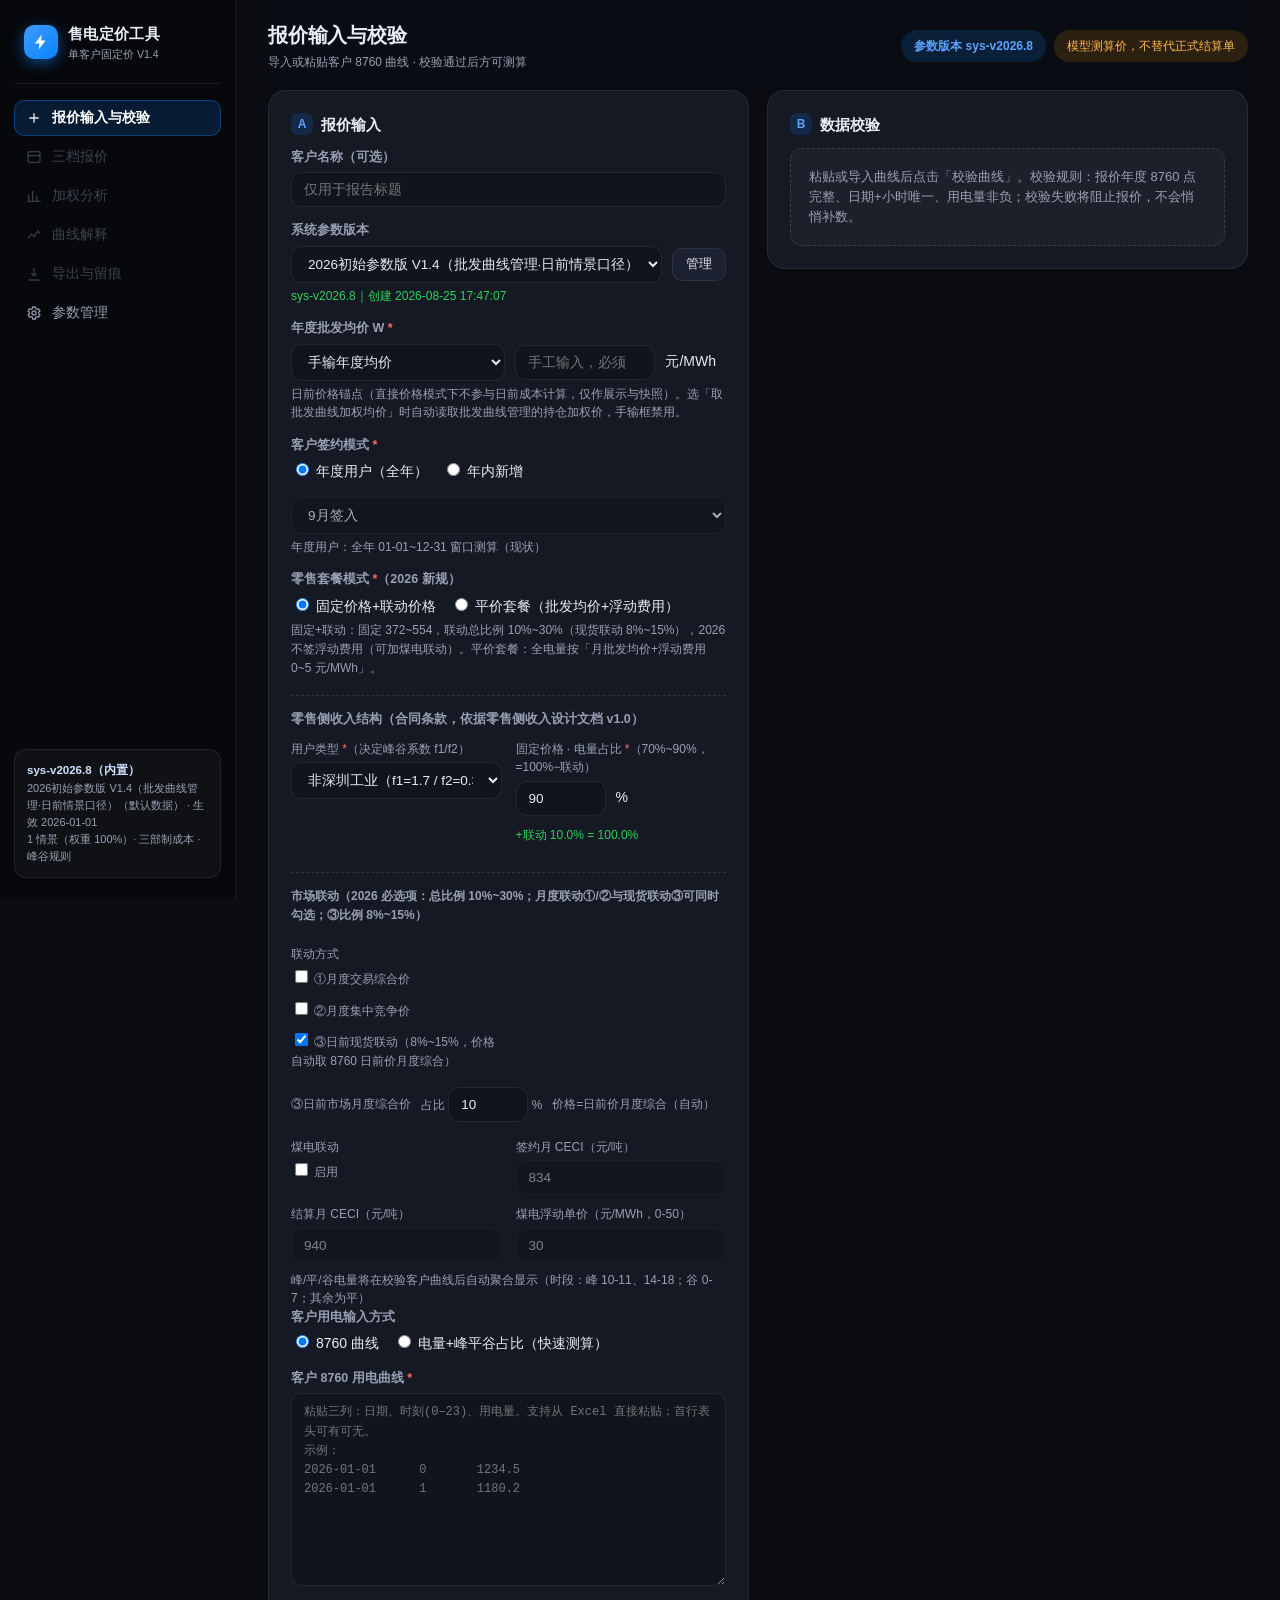
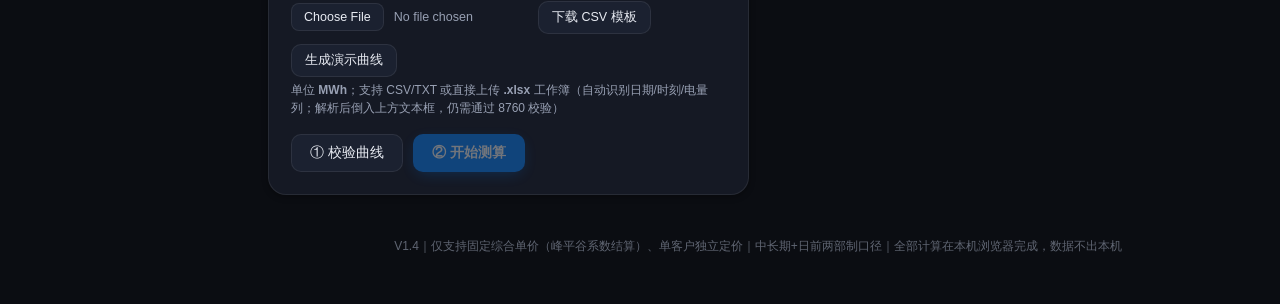
==== index.html @ bceec0ce "W 均价锚定补全：采购曲线价格也按 W 整体缩放（与日前价格同锚，年度/年内新增口径统一）" ====
<!DOCTYPE html>
<html lang="zh-CN">
<head>
<meta charset="utf-8">
<meta name="viewport" content="width=device-width, initial-scale=1">
<title>广东单客户固定价零售定价工具 V1.4</title>
<link rel="stylesheet" href="css/style.css?v=83">
</head>
<body>

<aside class="sidebar">
  <div class="logo">
    <div class="logo-mark"><svg width="18" height="18" viewBox="0 0 24 24" fill="none"><path d="M13 2L4 14h6l-1 8 9-12h-6l1-8z" fill="#fff"/></svg></div>
    <div><b>售电定价工具</b><small>单客户固定价 V1.4</small></div>
  </div>
  <nav class="nav" id="tabs">
    <button class="nav-item tab active" data-tab="input"><svg width="16" height="16" viewBox="0 0 24 24" fill="none" stroke="currentColor" stroke-width="2"><path d="M12 5v14M5 12h14"/></svg>报价输入与校验</button>
    <button class="nav-item tab" data-tab="quote" disabled><svg width="16" height="16" viewBox="0 0 24 24" fill="none" stroke="currentColor" stroke-width="2"><rect x="3" y="4" width="18" height="16" rx="3"/><path d="M3 10h18"/></svg>三档报价</button>
    <button class="nav-item tab" data-tab="analysis" disabled><svg width="16" height="16" viewBox="0 0 24 24" fill="none" stroke="currentColor" stroke-width="2"><path d="M4 20V10M10 20V4M16 20v-8M22 20H2"/></svg>加权分析</button>
    <button class="nav-item tab" data-tab="curves" disabled><svg width="16" height="16" viewBox="0 0 24 24" fill="none" stroke="currentColor" stroke-width="2"><path d="M3 17l5-6 4 3 6-8 3 4"/></svg>曲线解释</button>
    <button class="nav-item tab" data-tab="export" disabled><svg width="16" height="16" viewBox="0 0 24 24" fill="none" stroke="currentColor" stroke-width="2"><path d="M12 3v12m0 0l-4-4m4 4l4-4M4 21h16"/></svg>导出与留痕</button>
    <button class="nav-item tab" data-tab="params"><svg width="16" height="16" viewBox="0 0 24 24" fill="none" stroke="currentColor" stroke-width="2"><circle cx="12" cy="12" r="3"/><path d="M19 12a7 7 0 01-.1 1.2l2 1.6-2 3.4-2.4-1a7 7 0 01-2 1.2L14 21h-4l-.5-2.6a7 7 0 01-2-1.2l-2.4 1-2-3.4 2-1.6A7 7 0 015 12a7 7 0 01.1-1.2l-2-1.6 2-3.4 2.4 1a7 7 0 012-1.2L10 3h4l.5 2.6a7 7 0 012 1.2l2.4-1 2 3.4-2 1.6a7 7 0 01.1 1.2z"/></svg>参数管理</button>
  </nav>
  <div class="sb-foot" id="sbVersion"><b>—</b><br>参数版本加载中…</div>
</aside>

<main class="main">
  <div class="topbar">
    <div>
      <h1 id="pageTitle">报价输入与校验</h1>
      <div class="crumb" id="pageCrumb">导入或粘贴客户 8760 曲线 · 校验通过后方可测算</div>
    </div>
    <div class="chips">
      <span class="chip ver" id="activeVersionBadge" title="当前使用的系统参数版本">参数版本：—</span>
      <span class="chip warn" title="所有价格情景、结算系数均为可配置假设">模型测算价，不替代正式结算单</span>
    </div>
  </div>

<!-- ============ A+B 报价输入与数据校验 ============ -->
<section id="tab-input" class="tab-panel active">
  <div class="grid-2">
    <div class="card">
      <h2><span class="step">A</span>报价输入</h2>
      <div class="form-row">
        <label>客户名称（可选）</label>
        <input type="text" id="inpCustomer" placeholder="仅用于报告标题">
      </div>
      <div class="form-row">
        <label>系统参数版本</label>
        <div class="inline">
          <select id="selVersion"></select>
          <button class="btn btn-ghost" id="btnGotoParams">管理</button>
        </div>
        <div class="hint" id="versionMetaHint"></div>
      </div>
      <div class="form-row">
        <label>年度批发均价 W <span class="req">*</span></label>
        <div class="inline" style="gap:10px;flex-wrap:wrap">
          <select id="wSource" style="width:auto">
            <option value="manual" selected>手输年度均价</option>
            <option value="curve">取批发曲线加权均价</option>
          </select>
          <input type="number" id="inpW" min="0.01" step="0.01" placeholder="手工输入，必须大于 0，如 372" style="width:140px"> 元/MWh
          <span class="hint" id="wSourceHint" style="margin:0"></span>
        </div>
        <div class="hint">日前价格锚点（直接价格模式下不参与日前成本计算，仅作展示与快照）。选「取批发曲线加权均价」时自动读取批发曲线管理的持仓加权价，手输框禁用。</div>
      </div>
      <div class="form-row">
        <label>客户签约模式 <span class="req">*</span></label>
        <div class="inline" style="gap:14px;flex-wrap:wrap">
          <label style="margin:0;font-weight:400"><input type="radio" name="signMode" value="full" checked> 年度用户（全年）</label>
          <label style="margin:0;font-weight:400"><input type="radio" name="signMode" value="midyear"> 年内新增</label>
          <select id="signStartMonth" disabled style="width:110px">
            <option value="02">2月签入</option><option value="03">3月签入</option><option value="04">4月签入</option>
            <option value="05">5月签入</option><option value="06">6月签入</option><option value="07">7月签入</option>
            <option value="08">8月签入</option><option value="09" selected>9月签入</option><option value="10">10月签入</option>
            <option value="11">11月签入</option><option value="12">12月签入</option>
          </select>
          <span id="midYearPriceWrap" class="hidden inline" style="gap:8px">后续中长期均价 <input type="number" id="midYearPrice" min="0" step="0.1" value="420" style="width:90px"> 元/MWh</span>
        </div>
        <div id="midMonthPrices" class="hidden" style="margin-top:8px">
          <div class="hint" style="margin:0 0 6px">新增月起~12 月各月批发均价（元/MWh，默认按日前价格月度综合自动算出，可改）：</div>
          <div id="midMonthPriceInputs" class="inline" style="gap:10px;flex-wrap:wrap"></div>
        </div>
        <div class="hint" id="signModeHint">年度用户：全年 01-01~12-31 窗口测算（现状）</div>
      </div>
      <div class="form-row">
        <label>零售套餐模式 <span class="req">*</span>（2026 新规）</label>
        <div class="inline" style="gap:14px;flex-wrap:wrap">
          <label style="margin:0;font-weight:400"><input type="radio" name="planMode" value="linkage" checked> 固定价格+联动价格</label>
          <label style="margin:0;font-weight:400"><input type="radio" name="planMode" value="fair"> 平价套餐（批发均价+浮动费用）</label>
        </div>
        <div class="hint" id="planModeHint">固定+联动：固定 372~554，联动总比例 10%~30%（现货联动 8%~15%），2026 不签浮动费用（可加煤电联动）。平价套餐：全电量按「月批发均价+浮动费用 0~5 元/MWh」。</div>
      </div>
      <div id="fairArea" class="hidden form-row">
        <div class="uc-grid">
          <div><label>月批发均价（元/MWh）</label><input type="number" id="fairWholesaleAvg" min="0" step="0.01" value="380"></div>
          <div><label>浮动费用（元/MWh，0~5）</label><div class="inline"><input type="number" id="fairFloat" min="0" max="5" step="0.01" value="3" style="width:90px">（0.005 元/度上限）</div></div>
        </div>
        <div class="hint">平价套餐=批发均价+浮动费（全电量）。</div>
      </div>
      <div id="linkageArea">
      <div class="uc-title">零售侧收入结构（合同条款，依据零售侧收入设计文档 v1.0）</div>
      <div class="uc-grid">
        <div><label>用户类型 <span class="req">*</span>（决定峰谷系数 f1/f2）</label>
          <select id="rtUserType">
            <option value="非深圳工业" selected>非深圳工业（f1=1.7 / f2=0.38）</option>
            <option value="非深圳商业">非深圳商业（f1=f2=1）</option>
            <option value="深圳工业">深圳工业（f1=1.53 / f2=0.32）</option>
            <option value="深圳商业">深圳商业（f1=1.53 / f2=0.32）</option>
            <option value="冰蓄冷">冰蓄冷（f1=1.65 / f2=0.25）</option>
          </select></div>
        <div><label>固定价格 · 电量占比 <span class="req">*</span>（70%~90%，=100%−联动）</label>
          <div class="inline"><input type="number" id="rtFixedRatio" min="70" max="90" step="0.1" value="90" style="width:90px"> %
          <span class="hint" style="margin:0" id="rtRatioSum">+联动 0% = 100%</span></div></div>
      </div>
      <div class="uc-grid" style="margin-top:10px">
        <div class="uc-title" style="grid-column:1/-1;font-size:12px">市场联动（2026 必选项：总比例 10%~30%；月度联动①/②与现货联动③可同时勾选；③比例 8%~15%）</div>
        <div><label>联动方式</label>
          <div class="inline" style="gap:10px;flex-wrap:wrap">
            <label style="margin:0"><input type="checkbox" id="rtLink1"> ①月度交易综合价</label>
            <label style="margin:0"><input type="checkbox" id="rtLink2"> ②月度集中竞争价</label>
            <label style="margin:0"><input type="checkbox" id="rtLink3" checked> ③日前现货联动（8%~15%，价格自动取 8760 日前价月度综合）</label>
          </div></div>
        <div id="rtLinkRows" style="grid-column:1/-1"></div>
      </div>
      <div class="uc-grid" style="margin-top:10px">
        <div><label>煤电联动</label>
          <div class="inline"><label style="margin:0"><input type="checkbox" id="rtCoalOn"> 启用</label></div></div>
        <div><label>签约月 CECI（元/吨）</label><input type="number" id="rtCeciSign" step="1" value="834" disabled></div>
        <div><label>结算月 CECI（元/吨）</label><input type="number" id="rtCeciSettle" step="1" value="940" disabled></div>
        <div><label>煤电浮动单价（元/MWh，0-50）</label><input type="number" id="rtCoalPrice" min="0" max="50" step="0.01" value="30" disabled></div>

      </div>
      <div class="hint" id="rtUsageAgg" style="margin:8px 0 0">峰/平/谷电量将在校验客户曲线后自动聚合显示（时段：峰 10-11、14-18；谷 0-7；其余为平）</div>
      </div>
      <div class="form-row">
        <label>客户用电输入方式</label>
        <div class="inline" style="gap:14px;flex-wrap:wrap">
          <label style="margin:0;font-weight:400"><input type="radio" name="inputMode" value="curve" checked> 8760 曲线</label>
          <label style="margin:0;font-weight:400"><input type="radio" name="inputMode" value="simple"> 电量+峰平谷占比（快速测算）</label>
        </div>
      </div>
      <div id="simpleArea" class="hidden form-row">
        <div class="uc-grid">
          <div><label>全年用电量（MWh）</label><input type="number" id="simpleTotal" min="1" step="1" value="100000"></div>
          <div><label>峰占比</label><div class="inline"><input type="number" id="simplePeak" min="0" max="100" step="0.1" value="34" style="width:80px"> %</div></div>
          <div><label>平占比</label><div class="inline"><input type="number" id="simpleFlat" min="0" max="100" step="0.1" value="38" style="width:80px"> %</div></div>
          <div><label>谷占比</label><div class="inline"><input type="number" id="simpleValley" min="0" max="100" step="0.1" value="28" style="width:80px"> %</div></div>
        </div>
        <div class="hint" id="simpleHint">快速测算：按峰平谷占比生成典型日形状（段内均匀），全年 365 天同形。适合只有月度电量+峰谷结构、没有逐时曲线的客户。</div>
      </div>
      <div id="curveArea" class="form-row">
        <label>客户 8760 用电曲线 <span class="req">*</span></label>
        <textarea id="txtCurve" rows="9" placeholder="粘贴三列：日期、时刻(0–23)、用电量。支持从 Excel 直接粘贴；首行表头可有可无。&#10;示例：&#10;2026-01-01	0	1234.5&#10;2026-01-01	1	1180.2"></textarea>
        <div class="inline gap">
          <input type="file" id="fileCurve" accept=".csv,.txt,.tsv,.xlsx,.xls" class="file-input">
          <button class="btn btn-ghost" id="btnTemplate">下载 CSV 模板</button>
          <button class="btn btn-ghost" id="btnDemo">生成演示曲线</button>
        </div>
        <div class="hint">单位 <b>MWh</b>；支持 CSV/TXT 或直接上传 <b>.xlsx</b> 工作簿（自动识别日期/时刻/电量列；解析后倒入上方文本框，仍需通过 8760 校验）</div>
      </div>
      <div class="actions">
        <button class="btn" id="btnValidate">① 校验曲线</button>
        <button class="btn btn-primary" id="btnCompute" disabled>② 开始测算</button>
      </div>
    </div>

    <div class="card">
      <h2><span class="step">B</span>数据校验</h2>
      <div id="validateEmpty" class="empty">粘贴或导入曲线后点击「校验曲线」。校验规则：报价年度 8760 点完整、日期+小时唯一、用电量非负；校验失败将阻止报价，不会悄悄补数。</div>
      <div id="validateResult" class="hidden">
        <div id="validateStatus"></div>
        <div id="validateStats"></div>
        <div id="validateAnomalies"></div>
      </div>
    </div>
  </div>
</section>

<!-- ============ C 三档报价卡 ============ -->
<section id="tab-quote" class="tab-panel">
  <div id="quoteEmpty" class="empty">完成输入校验并点击「开始测算」后，此处展示三档报价。</div>
  <div id="quoteResult" class="hidden">
    <div id="redlineBanner"></div>
    <div id="windowBanner"></div>
    <div id="cfdResult"></div>
    <div class="tier-cards" id="tierCards"></div>
    <div class="hint center">三张报价卡并列展示：点击哪张，哪张加蓝框并展开完整构成（同时只展开一张）；再点一次或点 × 收起。总利润 = 签约价 − 全口径成本，正数=利润，负数=亏损。</div>
  </div>
</section>

<!-- ============ D 加权分析 ============ -->
<section id="tab-analysis" class="tab-panel">
  <div id="analysisEmpty" class="empty">测算完成后展示。</div>
  <div id="analysisResult" class="hidden">
    <div class="card">
      <h2>加权分析总览</h2>
      <div id="analysisSummary" class="summary-chips"></div>
      <div class="table-wrap"><table class="tbl" id="tblScenarios"></table></div>
      <div class="hint">符号约定：正数=成本，负数=收益/曲线优势。价格情景曲线已按 W_s 标定（保留时段形状，统调基准加权均价=W_s），避免年度均价与曲线价值重复计算。</div>
    </div>
    <div class="card">
      <h2>分位数与档位构成</h2>
      <div class="table-wrap"><table class="tbl" id="tblQuantiles"></table></div>
    </div>
    <div class="card" id="pvRiskCard" style="display:none">
      <h2>零售侧收入明细（电能量 + 峰谷平衡）</h2>
      <div id="pvRiskBody"></div>
    </div>
    <div class="card" id="billCard" style="display:none">
      <h2>预计到户账单（单列，非售电公司电能量收入）</h2>
      <div id="billBody"></div>
    </div>
  </div>
</section>

<!-- ============ E 曲线解释 ============ -->
<section id="tab-curves" class="tab-panel">
  <div id="curvesEmpty" class="empty">测算完成后展示。</div>
  <div id="curvesResult" class="hidden">
    <div class="card">
      <h2>曲线价值解读</h2>
      <div id="cvExplanation" class="explain"></div>
    </div>
    <div class="card">
      <h2>客户 / 统调基准 / 批发采购（全年逐日电量）</h2>
      <div class="hint">点击图例可切换每条曲线的显示。等电量基准 b<sub>t</sub> = Q × g<sub>t</sub>，仅作比较基准；批发采购曲线来自批发曲线管理（无曲线时为默认年度基准假设）。</div>
      <div id="chartDaily" class="chart"></div>
    </div>
    <div class="card">
      <h2>曲线对比（月均 / 单日）</h2>
      <div class="inline">
        <span class="useg">
          <label class="radio"><input type="radio" name="dayView" value="month" checked><span>月均视图</span></label>
          <label class="radio"><input type="radio" name="dayView" value="date"><span>单日视图</span></label>
        </span>
        <select id="selMonth" style="width:110px"></select>
        <select id="selDate" style="width:160px" class="hidden"></select>
      </div>
      <div id="chartTypical" class="chart"></div>
    </div>
    <div class="card">
      <h2>曲线价值月度贡献（情景加权，元/MWh）</h2>
      <div class="hint">红色为正贡献（该月曲线推高成本），绿色为负贡献（曲线优势）。</div>
      <div id="chartMonthlyCV" class="chart"></div>
    </div>
    <div class="card">
      <h2>曲线价值贡献最大的时段（Top 10）</h2>
      <div class="table-wrap"><table class="tbl" id="tblTopHours"></table></div>
    </div>
  </div>
</section>

<!-- ============ F 导出与留痕 ============ -->
<section id="tab-export" class="tab-panel">
  <div class="card">
    <h2>导出本次报价</h2>
    <div id="exportEmpty" class="empty">测算完成后可导出。</div>
    <div id="exportActions" class="hidden actions" style="margin-top:0">
      <button class="btn btn-primary" id="btnExportJSON">导出报价快照（JSON）</button>
      <button class="btn" id="btnExportReport">生成报价说明（打印/PDF）</button>
    </div>
    <div class="hint">快照包含：输入、参数版本、计算时间、全部中间结果与风险提示；报价说明含「模型测算价，不替代正式结算单」声明。</div>
  </div>
  <div class="card">
    <h2>历史报价快照（本机留痕）</h2>
    <div class="table-wrap"><table class="tbl" id="tblSnapshots"></table></div>
  </div>
</section>

<!-- ============ 参数管理 ============ -->
<section id="tab-params" class="tab-panel">
  <div class="card">
    <h2>批发曲线管理</h2>
    <div id="wcOverview" class="summary-chips"></div>
    <div class="actions" style="margin-top:4px"><button class="btn btn-primary" id="btnOpenWc">打开批发曲线管理</button></div>
    <div class="hint">录入多条采购曲线（年分月/月分日/日分时）；细粒度覆盖粗粒度、同粒度后录入覆盖；覆盖率由有效曲线自动汇总，未覆盖电量进入日前市场缺口。</div>
  </div>
  <div class="card">
    <h2>参数版本</h2>
    <div class="actions" style="margin-top:0"><button class="btn" id="btnExportParams">导出当前参数 JSON（可作默认数据）</button></div>
    <div class="hint">导出当前生效参数（含批发曲线等全部配置）为 JSON；将该文件替换 data/ 下的默认参数即可把当前设定固化为默认数据。</div>
    <div class="table-wrap"><table class="tbl" id="tblVersions"></table></div>
    <div class="hint">所有与广东市场规则、结算系数、价格情景有关的内容均为可配置、可追溯、可更新的参数，不代表市场真值。编辑后保存为新版本，历史版本保留。</div>
  </div>
  <div class="card">
    <h2>编辑当前参数（另存为新版本后生效）</h2>
    <div id="paramEditor"></div>
  </div>
</section>

<footer class="footer">V1.4｜仅支持固定综合单价（峰平谷系数结算）、单客户独立定价｜中长期+日前两部制口径｜全部计算在本机浏览器完成，数据不出本机</footer>
</main>

<div class="wc-overlay hidden" id="wcOverlay"></div>
<aside class="wc-drawer hidden" id="wcDrawer" aria-label="批发曲线管理"></aside>

<script src="js/data.js?v=83"></script>
<script src="js/vendor/xlsx.full.min.js?v=83"></script>
<script src="js/calc.js?v=83"></script>
<script src="js/policy.js?v=83"></script>
<script src="js/retail.js?v=83"></script>
<script src="js/validate.js?v=83"></script>
<script src="js/xlsx-import.js?v=83"></script>
<script src="js/store.js?v=83"></script>
<script src="js/charts.js?v=83"></script>
<script src="js/export.js?v=83"></script>
<script src="js/wc-template.js?v=83"></script>
<script src="js/scenario-price.js?v=83"></script>
<script src="js/wc-import8760.js?v=83"></script>
<script src="js/wholesale.js?v=83"></script>
<script src="js/app.js?v=83"></script>
</body>
</html>
---- css/style.css ----
/* ============================================================
 * V2 暗色深邃 —— Apple 深色模式语言（定稿 docs/ui-design-v2-dark.md）
 * ============================================================ */
:root {
  --bg: #0b0d12;
  --sb: #07080c;
  --card: #151924;
  --card2: #1b2130;
  --line: rgba(255,255,255,.08);
  --line-soft: rgba(255,255,255,.05);
  --ink: #e9ecf3;
  --ink2: #98a0b3;
  --blue: #0a84ff; --blue-soft: rgba(10,132,255,.16); --blue-text: #5ea2ff;
  --green: #30d158; --green-soft: rgba(48,209,88,.14);
  --orange: #ff9f0a; --orange2: #ff7a00; --orange-soft: rgba(255,159,10,.14);
  --red: #ff6961; --red-soft: rgba(255,105,97,.13);
  --radius: 14px;
  --font: -apple-system, BlinkMacSystemFont, "SF Pro Display", "PingFang SC", "Hiragino Sans GB", "Microsoft YaHei", sans-serif;
  --mono: ui-monospace, "SF Mono", Menlo, Consolas, monospace;
}
* { box-sizing: border-box; }
html, body { margin: 0; }
body {
  font-family: var(--font); background: var(--bg); color: var(--ink);
  font-size: 14px; line-height: 1.55; -webkit-font-smoothing: antialiased;
  display: flex; min-height: 100vh;
}

/* ================= 侧边栏 ================= */
.sidebar {
  width: 236px; flex: none; background: var(--sb); border-right: 1px solid var(--line);
  padding: 22px 14px; display: flex; flex-direction: column;
  position: sticky; top: 0; height: 100vh;
}
.logo { display: flex; align-items: center; gap: 10px; padding: 0 10px 20px; border-bottom: 1px solid var(--line); margin-bottom: 16px; }
.logo-mark {
  width: 34px; height: 34px; border-radius: 10px; flex: none;
  background: linear-gradient(135deg, #3f9bff, #0a84ff);
  display: flex; align-items: center; justify-content: center;
  box-shadow: 0 4px 14px rgba(10,132,255,.5);
}
.logo b { font-size: 15px; letter-spacing: .02em; display: block; }
.logo small { display: block; font-size: 10.5px; color: var(--ink2); font-weight: 400; margin-top: 1px; }
.nav { flex: 1; display: flex; flex-direction: column; gap: 3px; }
.nav-item {
  display: flex; align-items: center; gap: 10px; padding: 9px 12px; border-radius: 10px;
  color: var(--ink2); font-size: 13.5px; cursor: pointer; transition: all .15s;
  background: none; border: none; text-align: left; font-family: inherit; width: 100%;
}
.nav-item svg { opacity: .9; flex: none; }
.nav-item:hover:not(:disabled) { color: #fff; background: rgba(255,255,255,.05); }
.nav-item:active:not(:disabled) { transform: scale(.98); }
.nav-item.active { color: #fff; background: var(--blue-soft); font-weight: 600; box-shadow: inset 0 0 0 1px rgba(10,132,255,.35); }
.nav-item:disabled { color: rgba(152,160,179,.38); cursor: not-allowed; }
.sb-foot {
  margin-top: auto; padding: 12px; background: rgba(255,255,255,.04);
  border: 1px solid var(--line); border-radius: 12px; font-size: 11px; color: var(--ink2); line-height: 1.55;
}
.sb-foot b { color: #cfe2ff; font-size: 11.5px; }

/* ================= 主区 ================= */
.main { flex: 1; padding: 0 32px 40px; min-width: 0; }
.topbar {
  display: flex; justify-content: space-between; align-items: center; gap: 16px; flex-wrap: wrap;
  padding: 20px 0 18px; position: sticky; top: 0; z-index: 10;
  background: rgba(11,13,18,.72); backdrop-filter: blur(18px) saturate(160%); -webkit-backdrop-filter: blur(18px) saturate(160%);
  -webkit-mask-image: linear-gradient(#000 80%, transparent); mask-image: linear-gradient(#000 80%, transparent);
}
.topbar h1 { margin: 0; font-size: 20px; font-weight: 700; letter-spacing: -.01em; }
.topbar .crumb { font-size: 12px; color: var(--ink2); margin-top: 2px; }
.chips { display: flex; gap: 8px; flex-wrap: wrap; }
.chip { font-size: 12px; padding: 6px 12px; border-radius: 999px; background: var(--card); border: 1px solid var(--line); color: var(--ink2); }
.chip.ver { background: var(--blue-soft); color: var(--blue-text); border-color: transparent; font-weight: 600; }
.chip.warn { background: var(--orange-soft); color: #ffb84d; border-color: transparent; }

.tab-panel { display: none; }
.tab-panel.active { display: block; animation: fadein .22s ease; }
@keyframes fadein { from { opacity: 0; transform: translateY(4px); } to { opacity: 1; transform: none; } }

/* ================= 卡片与网格 ================= */
.card {
  background: var(--card); border: 1px solid var(--line); border-radius: 18px;
  padding: 22px; margin-bottom: 18px; box-shadow: 0 2px 6px rgba(0,0,0,.3);
}
.card h2 { margin: 0 0 12px; font-size: 15px; font-weight: 700; display: flex; align-items: center; gap: 8px; }
.card h2 .step {
  width: 22px; height: 22px; border-radius: 7px; background: var(--blue-soft); color: var(--blue-text);
  font-size: 12px; font-weight: 700; display: inline-flex; align-items: center; justify-content: center; flex: none;
}
.grid-2 { display: grid; grid-template-columns: 1fr 1fr; gap: 18px; align-items: start; }
@media (max-width: 1080px) { .grid-2 { grid-template-columns: 1fr; } }

/* ================= 表单 ================= */
.form-row { margin-bottom: 14px; }
.form-row > label { display: block; font-weight: 600; margin-bottom: 5px; font-size: 12.5px; color: var(--ink2); }
.req { color: var(--red); }
input[type=text], input[type=number], select, textarea {
  width: 100%; padding: 9px 12px; border: 1px solid var(--line); border-radius: 10px;
  font-size: 13.5px; font-family: inherit; background: #10141d; color: var(--ink);
  transition: border-color .15s, box-shadow .15s, background .15s;
}
select option { background: #151924; }
textarea { font-family: var(--mono); font-size: 12px; resize: vertical; line-height: 1.6; }
input:focus, select:focus, textarea:focus { outline: none; border-color: var(--blue); box-shadow: 0 0 0 3px rgba(10,132,255,.3); background: #0e1420; }
input:disabled { opacity: .5; }
.inline { display: flex; gap: 10px; align-items: center; flex-wrap: wrap; }
.inline.gap { margin-top: 8px; }
.inline select { flex: 1; min-width: 200px; }
.hint { font-size: 12px; color: var(--ink2); margin-top: 4px; }
.hint.center { text-align: center; margin-top: 12px; }
.checkbox { display: inline-flex; align-items: center; gap: 7px; font-weight: 400; font-size: 12.5px; color: var(--ink2); margin-top: 8px; cursor: pointer; }
.checkbox input, .radio input { accent-color: var(--blue); width: 15px; height: 15px; }
.file-input { font-size: 12.5px; max-width: 240px; color: var(--ink2); }
.file-input::file-selector-button {
  background: var(--card2); color: var(--ink); border: 1px solid var(--line);
  border-radius: 8px; padding: 6px 12px; margin-right: 10px; cursor: pointer; font-family: inherit;
}
/* 单位分段控件 */
.useg { display: inline-flex; background: #10141d; border: 1px solid var(--line); border-radius: 10px; padding: 3px; }
.useg .radio { display: inline-flex; margin: 0; }
.useg .radio input { display: none; }
.useg .radio span { padding: 6px 18px; border-radius: 8px; font-size: 13px; color: var(--ink2); cursor: pointer; transition: all .15s; }
.useg .radio:has(input:checked) span { background: var(--card2); color: var(--ink); font-weight: 600; box-shadow: 0 1px 3px rgba(0,0,0,.4); }

.empty { color: var(--ink2); background: rgba(255,255,255,.03); border: 1px dashed rgba(255,255,255,.14); border-radius: 12px; padding: 18px; font-size: 13px; }
.hidden { display: none !important; }
.actions { display: flex; gap: 10px; margin-top: 16px; flex-wrap: wrap; }

/* ================= 按钮 ================= */
.btn {
  background: var(--card2); color: var(--ink); border: 1px solid var(--line);
  padding: 9px 18px; border-radius: 10px; font-size: 13.5px; font-weight: 500;
  cursor: pointer; font-family: inherit; transition: transform .1s, border-color .15s, background .15s;
}
.btn:hover:not(:disabled) { border-color: rgba(255,255,255,.25); background: #20273a; }
.btn:active:not(:disabled) { transform: scale(.96); }
.btn:disabled { opacity: .4; cursor: not-allowed; }
.btn-primary {
  background: var(--blue); border-color: transparent; color: #fff; font-weight: 600;
  box-shadow: 0 4px 16px -4px rgba(10,132,255,.6);
}
.btn-primary:hover:not(:disabled) { background: #2b95ff; border-color: transparent; }
.btn-ghost { padding: 7px 13px; font-size: 12.5px; }
.btn-sm { padding: 4px 10px; font-size: 12px; border-radius: 8px; }
.btn-danger { color: var(--red); border-color: rgba(255,105,97,.3); }
.btn-danger:hover:not(:disabled) { border-color: var(--red); background: var(--red-soft); color: var(--red); }

/* ================= 校验区 ================= */
.status-ok, .status-bad, .status-warn { border-radius: 12px; padding: 13px 15px; font-size: 13px; }
.status-ok { background: var(--green-soft); border: 1px solid rgba(48,209,88,.3); color: #7ce8a3; font-weight: 600; }
.status-bad { background: var(--red-soft); border: 1px solid rgba(255,105,97,.35); color: #ff9c96; font-weight: 600; }
.status-warn { background: var(--orange-soft); border: 1px solid rgba(255,159,10,.3); color: #ffb84d; font-weight: 400; margin-top: 8px; }
.stat-grid { display: grid; grid-template-columns: repeat(auto-fit, minmax(140px, 1fr)); gap: 10px; margin: 14px 0 2px; }
.stat { background: #10141d; border: 1px solid var(--line); border-radius: 12px; padding: 12px; }
.stat .k { font-size: 11px; color: var(--ink2); }
.stat .v { font-size: 16px; font-weight: 700; margin-top: 3px; font-variant-numeric: tabular-nums; }
.anomaly { margin-top: 10px; }
.anomaly summary { cursor: pointer; color: var(--red); font-size: 13px; }
.anomaly ul { margin: 6px 0 0; padding-left: 18px; font-size: 12.5px; color: var(--ink2); max-height: 160px; overflow: auto; }

/* ================= 报价卡 ================= */
.tier-cards { display: grid; grid-template-columns: repeat(3, 1fr); gap: 18px; }
@media (max-width: 1080px) { .tier-cards { grid-template-columns: 1fr; } }
.tier-card {
  background: var(--card); border: 1px solid var(--line); border-radius: 18px;
  padding: 22px 22px 18px; cursor: pointer; position: relative;
  box-shadow: 0 2px 6px rgba(0,0,0,.35), 0 18px 44px -18px rgba(0,0,0,.55);
  transition: transform .18s cubic-bezier(.2,.8,.3,1), box-shadow .18s, border-color .18s;
}
.tier-card:hover { transform: translateY(-3px); border-color: rgba(255,255,255,.16); box-shadow: 0 4px 10px rgba(0,0,0,.4), 0 24px 54px -18px rgba(0,0,0,.65); }
.tier-card:active { transform: scale(.985); }
.tier-card.expanded { border-color: var(--blue); box-shadow: 0 0 0 2px rgba(10,132,255,.65), 0 12px 36px -12px rgba(10,132,255,.45); }
.detail-close {
  position: absolute; top: 10px; right: 14px; width: 26px; height: 26px;
  display: inline-flex; align-items: center; justify-content: center;
  border-radius: 8px; font-size: 18px; color: var(--ink2); cursor: pointer;
  background: rgba(255,255,255,.06);
}
.detail-close:hover { background: rgba(255,255,255,.14); color: #fff; }
.tier-card.recommended {
  border: none;
  background: linear-gradient(var(--card2), var(--card2)) padding-box, linear-gradient(135deg, var(--orange), var(--orange2)) border-box;
  border: 1.5px solid transparent;
  box-shadow: 0 2px 6px rgba(0,0,0,.35), 0 18px 44px -14px rgba(255,122,0,.22);
}
.rec-tag {
  position: absolute; top: -11px; right: 18px;
  background: linear-gradient(135deg, var(--orange), var(--orange2)); color: #1a1206;
  font-size: 11.5px; font-weight: 800; padding: 4px 12px; border-radius: 999px;
  box-shadow: 0 4px 12px rgba(255,122,0,.45);
}
.rec-tag.rec-pending {
  background: rgba(255,255,255,.1); color: var(--ink2);
  box-shadow: inset 0 0 0 1px rgba(255,255,255,.25); font-weight: 600;
}
.tier-name { font-size: 13px; font-weight: 600; color: var(--ink2); }
.tier-price { font-size: 42px; font-weight: 750; letter-spacing: -.03em; font-variant-numeric: tabular-nums; margin: 10px 0 2px; color: #fff; }
.tier-price small { font-size: 13px; font-weight: 500; color: var(--ink2); letter-spacing: 0; }
.recommended .tier-price { background: linear-gradient(135deg, #ffc36b, #ff8a00); -webkit-background-clip: text; background-clip: text; color: transparent; }
.tier-units { font-size: 12.5px; color: var(--ink2); font-variant-numeric: tabular-nums; }
.tier-kpis { display: flex; gap: 6px; flex-wrap: wrap; margin-top: 14px; }
.pill { font-size: 11.5px; padding: 4px 10px; border-radius: 999px; font-weight: 600; font-variant-numeric: tabular-nums; }
.pill.green { background: var(--green-soft); color: var(--green); }
.pill.red { background: var(--red-soft); color: var(--red); }
.pill.gray { background: rgba(255,255,255,.07); color: var(--ink2); }
.tier-profit { margin-top: 10px; font-size: 13px; font-variant-numeric: tabular-nums; color: var(--ink2); }
.profit-pos { color: var(--green); font-weight: 700; }
.profit-neg { color: var(--red); font-weight: 700; }
.tier-note { font-size: 12px; color: var(--ink2); margin-top: 12px; border-top: 1px dashed rgba(255,255,255,.12); padding-top: 10px; }
.tier-detail {
  grid-column: 1 / -1; background: #10141d; border: 1px solid var(--line);
  border-radius: 14px; padding: 16px 18px; font-size: 13px; color: var(--ink2);
  animation: fadein .22s ease; position: relative;
}
.tier-detail .formula {
  font-family: var(--mono); background: var(--blue-soft); color: var(--blue-text);
  border-radius: 8px; padding: 8px 12px; margin: 8px 0; font-size: 12.5px; font-weight: 600;
}
.tier-detail .formula b, .tier-detail b { color: #fff; }
.redline-banner {
  background: var(--red-soft); border: 1px solid rgba(255,105,97,.4); color: #ff9c96;
  border-radius: 12px; padding: 13px 16px; margin-bottom: 14px; font-weight: 600; font-size: 13px;
}

/* ================= 表格 ================= */
.table-wrap { overflow-x: auto; }
.tbl { border-collapse: collapse; width: 100%; font-size: 13px; font-variant-numeric: tabular-nums; }
.tbl th, .tbl td { padding: 10px 12px; text-align: left; white-space: nowrap; }
.tbl th {
  font-size: 11px; text-transform: uppercase; letter-spacing: .06em;
  color: var(--ink2); font-weight: 600; border-bottom: 1px solid var(--line);
}
.tbl td { border-bottom: 1px solid var(--line-soft); color: #d5dae6; }
.tbl tr:last-child td { border-bottom: none; }
.tbl tbody tr:hover td { background: rgba(255,255,255,.03); }
.tbl td.num, .tbl th.num { text-align: right; }
.tbl input[type=text], .tbl input[type=number] { padding: 6px 8px; font-size: 12.5px; }
.pos { color: var(--red); }          /* 成本为正 = 红（推高成本） */
.neg { color: var(--green); }        /* 成本为负 = 绿（曲线优势） */
.ecl td { background: rgba(10,132,255,.07) !important; font-weight: 600; color: #fff; }

/* ================= 摘要 chips / 解释条 / 图表 ================= */
.summary-chips { display: flex; gap: 10px; flex-wrap: wrap; margin-bottom: 14px; }
.schip { background: #10141d; border: 1px solid var(--line); border-radius: 12px; padding: 10px 14px; font-size: 12px; color: var(--ink2); }
.schip b { display: block; font-size: 15px; margin-top: 2px; color: var(--ink); font-variant-numeric: tabular-nums; }
.schip.blue { background: var(--blue-soft); border-color: transparent; }
.schip.blue b { color: var(--blue-text); }
.schip.red { background: var(--red-soft); border-color: transparent; }
.schip.red b { color: var(--red); }
.schip.green { background: var(--green-soft); border-color: transparent; }
.schip.green b { color: var(--green); }
.explain {
  background: var(--blue-soft); border-left: 3px solid var(--blue); border-radius: 0 12px 12px 0;
  padding: 13px 16px; font-size: 13.5px; color: #cfe2ff;
}
.explain.warn { background: var(--orange-soft); border-left-color: var(--orange); color: #ffd9a0; }
.explain b { color: #fff; }
.chart { width: 100%; margin-top: 8px; position: relative; }
.chart-tip {
  position: absolute; z-index: 6; pointer-events: none;
  background: rgba(11,13,18,.93); border: 1px solid rgba(255,255,255,.14);
  border-radius: 10px; padding: 9px 12px; min-width: 170px;
  font-size: 12px; color: var(--ink);
  box-shadow: 0 8px 24px rgba(0,0,0,.55);
  backdrop-filter: blur(8px); -webkit-backdrop-filter: blur(8px);
}
.chart-tip .tip-title { font-weight: 700; margin-bottom: 6px; color: #fff; font-variant-numeric: tabular-nums; }
.chart-tip .tip-row { display: flex; justify-content: space-between; gap: 14px; padding: 1.5px 0; color: var(--ink2); font-variant-numeric: tabular-nums; }
.chart-tip .tip-row b { color: var(--ink); font-weight: 600; }
.chart-tip .tip-dot { display: inline-block; width: 8px; height: 8px; border-radius: 2px; margin-right: 6px; }
.chart-tip .tip-diff { border-top: 1px dashed rgba(255,255,255,.15); margin-top: 5px; padding-top: 5px; }
.chart-tip .tip-pos { color: var(--red) !important; }
.chart-tip .tip-neg { color: var(--green) !important; }
.chart-tip .tip-unit { margin-top: 5px; font-size: 11px; color: var(--ink2); }

/* ================= 参数管理 ================= */
.param-block { border: 1px solid var(--line); border-radius: 14px; padding: 16px; margin-bottom: 14px; background: #10141d; }
.param-block h3 { margin: 0 0 12px; font-size: 14px; }
.param-grid { display: grid; grid-template-columns: repeat(auto-fit, minmax(230px, 1fr)); gap: 10px 16px; }
.param-grid label { font-size: 12px; color: var(--ink2); display: block; margin-bottom: 4px; }
.scenario-edit { border: 1px solid var(--line); border-radius: 12px; padding: 14px; margin-bottom: 10px; background: rgba(255,255,255,.02); }
.scenario-edit .head { display: flex; justify-content: space-between; align-items: center; gap: 10px; flex-wrap: wrap; margin-bottom: 10px; }
.scenario-edit .head b { font-size: 14px; }

/* ================= 页脚 ================= */
.footer { text-align: center; color: rgba(152,160,179,.6); font-size: 12px; padding: 24px 0 8px; }

/* ================= 用户分类与峰谷匹配 ================= */
.uc-title { font-size: 12.5px; font-weight: 700; color: var(--ink2); margin: 18px 0 10px; padding-top: 14px; border-top: 1px dashed rgba(255,255,255,.12); }
.uc-grid { display: grid; grid-template-columns: 1fr 1fr; gap: 10px 14px; }
.uc-grid label { display: block; font-size: 12px; color: var(--ink2); margin-bottom: 4px; }
.match-card { border-radius: 12px; padding: 13px 15px; font-size: 12.5px; margin-top: 12px; line-height: 1.7; }
.match-card b { font-weight: 700; }
.match-ok { background: var(--green-soft); border: 1px solid rgba(48,209,88,.3); color: #a9e9c6; }
.match-na { background: rgba(255,255,255,.04); border: 1px solid var(--line); color: var(--ink2); }
.match-pending { background: var(--orange-soft); border: 1px solid rgba(255,159,10,.35); color: #ffd9a0; }
.match-conflict { background: var(--red-soft); border: 1px solid rgba(255,105,97,.4); color: #ffb3ad; }
.match-card .src { font-size: 11px; opacity: .8; display: block; margin-top: 4px; }
.match-card .cand { display: block; padding: 6px 10px; margin-top: 6px; background: rgba(255,255,255,.06); border-radius: 8px; cursor: pointer; }
.match-card .cand:hover { background: rgba(255,255,255,.1); }
.match-card .cand input { margin-right: 8px; accent-color: var(--orange); }

/* 峰平谷报价卡附加元素 */
.tier-pvg { display: flex; gap: 8px; margin-top: 6px; font-size: 12px; color: var(--ink2); font-variant-numeric: tabular-nums; flex-wrap: wrap; }
.tier-pvg b { color: var(--ink); font-weight: 600; }
.tier-k { font-size: 11.5px; color: var(--ink2); margin-top: 6px; font-variant-numeric: tabular-nums; }
.equiv { display: inline-block; margin-top: 8px; font-size: 11.5px; padding: 4px 10px; border-radius: 999px; background: var(--blue-soft); color: var(--blue-text); font-weight: 600; font-variant-numeric: tabular-nums; }

/* 风险单列卡 */
.risk-grid { display: grid; grid-template-columns: repeat(auto-fit, minmax(180px, 1fr)); gap: 10px; margin-bottom: 10px; }
.risk-item { background: #10141d; border: 1px solid var(--line); border-radius: 12px; padding: 12px; }
.risk-item .k { font-size: 11.5px; color: var(--ink2); line-height: 1.4; }
.risk-item .v { font-size: 16px; font-weight: 700; margin-top: 4px; font-variant-numeric: tabular-nums; }
.risk-item .v small { font-size: 11px; color: var(--ink2); font-weight: 500; display: block; margin-top: 2px; }
.risk-note { font-size: 12px; color: var(--ink2); background: rgba(255,255,255,.03); border-left: 3px solid var(--orange); border-radius: 0 10px 10px 0; padding: 10px 14px; line-height: 1.7; }

/* 参数管理：24 小时时段条 */
.hour-strip { display: flex; gap: 2px; margin-top: 8px; }
.hour-strip span { flex: 1; text-align: center; font-size: 10px; padding: 4px 0; border-radius: 4px; color: rgba(255,255,255,.85); }
.hour-strip .hp { background: rgba(255,105,97,.55); }
.hour-strip .hf { background: rgba(255,255,255,.14); }
.hour-strip .hv { background: rgba(48,209,88,.45); }
.hour-strip .hs { background: var(--orange); color: #1a1206; font-weight: 700; }

/* ================= 批发曲线管理抽屉（与主界面统一语言） ================= */
.wc-overlay { position: fixed; inset: 0; background: rgba(0,0,0,.55); z-index: 40; backdrop-filter: blur(3px); }
.wc-drawer {
  position: fixed; top: 0; right: 0; bottom: 0; width: 560px; max-width: 96vw; z-index: 41;
  background: var(--bg); border-left: 1px solid var(--line);
  box-shadow: -18px 0 50px rgba(0,0,0,.55); display: flex; flex-direction: column;
  animation: wcIn .24s cubic-bezier(.2,.8,.3,1);
}
@keyframes wcIn { from { transform: translateX(28px); opacity: 0; } to { transform: none; opacity: 1; } }
.wc-head {
  display: flex; justify-content: space-between; align-items: flex-start; gap: 12px;
  padding: 20px 22px 14px; border-bottom: 1px solid var(--line);
  background: rgba(11,13,18,.72); backdrop-filter: blur(18px) saturate(160%);
}
.wc-title { font-size: 17px; font-weight: 700; letter-spacing: -.01em; margin: 0; }
.wc-sub { font-size: 11.5px; color: var(--ink2); margin-top: 3px; }
.wc-body { padding: 16px 22px 28px; overflow-y: auto; flex: 1; }
.wc-card { padding: 16px 18px; border-radius: 14px; margin-bottom: 14px; }
.wc-card h2 { font-size: 14px; margin-bottom: 10px; }
.wc-editor label { font-size: 12px; color: var(--ink2); display: block; margin-bottom: 4px; }
.wc-entries { max-height: 300px; overflow-y: auto; border: 1px solid var(--line); border-radius: 10px; }
.wc-entries input { padding: 4px 8px; font-size: 12px; }
.derived-box { background: #10141d; border: 1px solid var(--line); border-radius: 10px; padding: 9px 12px; font-size: 13px; color: var(--ink2); font-variant-numeric: tabular-nums; }
.derived-box b { color: var(--ink); }
@media (max-width: 768px) {
  .wc-drawer { width: 100vw; max-width: 100vw; }
}

/* ================= 移动端适配（≤768px） ================= */
@media (max-width: 768px) {
  body { flex-direction: column; }
  /* 侧边栏 → 顶部横条 */
  .sidebar {
    width: 100%; height: auto; position: static;
    padding: 14px 14px 10px; border-right: none; border-bottom: 1px solid var(--line);
  }
  .logo { padding: 0 4px 12px; margin-bottom: 10px; }
  .nav { flex-direction: row; overflow-x: auto; gap: 6px; padding-bottom: 4px; -webkit-overflow-scrolling: touch; scrollbar-width: none; }
  .nav::-webkit-scrollbar { display: none; }
  .nav-item { white-space: nowrap; padding: 8px 12px; font-size: 13px; width: auto; flex: none; }
  .nav-item svg { display: none; }
  .sb-foot { display: none; }
  /* 主区收紧 */
  .main { padding: 0 14px 32px; }
  .topbar { padding: 14px 0 12px; }
  .topbar h1 { font-size: 17px; }
  .topbar .crumb { font-size: 11px; }
  .chips { width: 100%; }
  .chip { font-size: 11px; padding: 5px 10px; }
  .card { padding: 16px; border-radius: 14px; margin-bottom: 14px; }
  /* 单列堆叠 */
  .uc-grid { grid-template-columns: 1fr; }
  .tier-cards { grid-template-columns: 1fr; }
  .grid-2 { grid-template-columns: 1fr; }
  .tier-price { font-size: 34px; }
  /* 统计与风险网格两列 */
  .stat-grid { grid-template-columns: repeat(2, 1fr); }
  .risk-grid { grid-template-columns: repeat(2, 1fr); }
  .actions .btn { flex: 1; text-align: center; }
  .file-input { max-width: 100%; }
  .summary-chips .schip { flex: 1 1 45%; }
  .inline select { min-width: 0; }
}
@media (max-width: 420px) {
  .risk-grid { grid-template-columns: 1fr; }
  .tier-kpis .pill { font-size: 11px; padding: 3px 8px; }
}

/* ================= 无障碍（apple-design §14） ================= */
@media (prefers-reduced-motion: reduce) {
  *, *::before, *::after { animation-duration: .01ms !important; transition-duration: .01ms !important; }
  .tier-card:hover { transform: none; }
}
@media (prefers-reduced-transparency: reduce) {
  .topbar { background: var(--bg); backdrop-filter: none; -webkit-backdrop-filter: none; mask-image: none; -webkit-mask-image: none; border-bottom: 1px solid var(--line); }
}

/* 来源/说明折叠 */
.src-fold summary {
  cursor: pointer; color: var(--blue-text); font-size: 12px; font-weight: 600;
  list-style: none; user-select: none;
}
.src-fold summary::before { content: '▸ '; }
.src-fold[open] summary::before { content: '▾ '; }
.src-fold summary::-webkit-details-marker { display: none; }
.src-fold div { margin-top: 6px; font-size: 12px; color: var(--ink2); line-height: 1.6; }
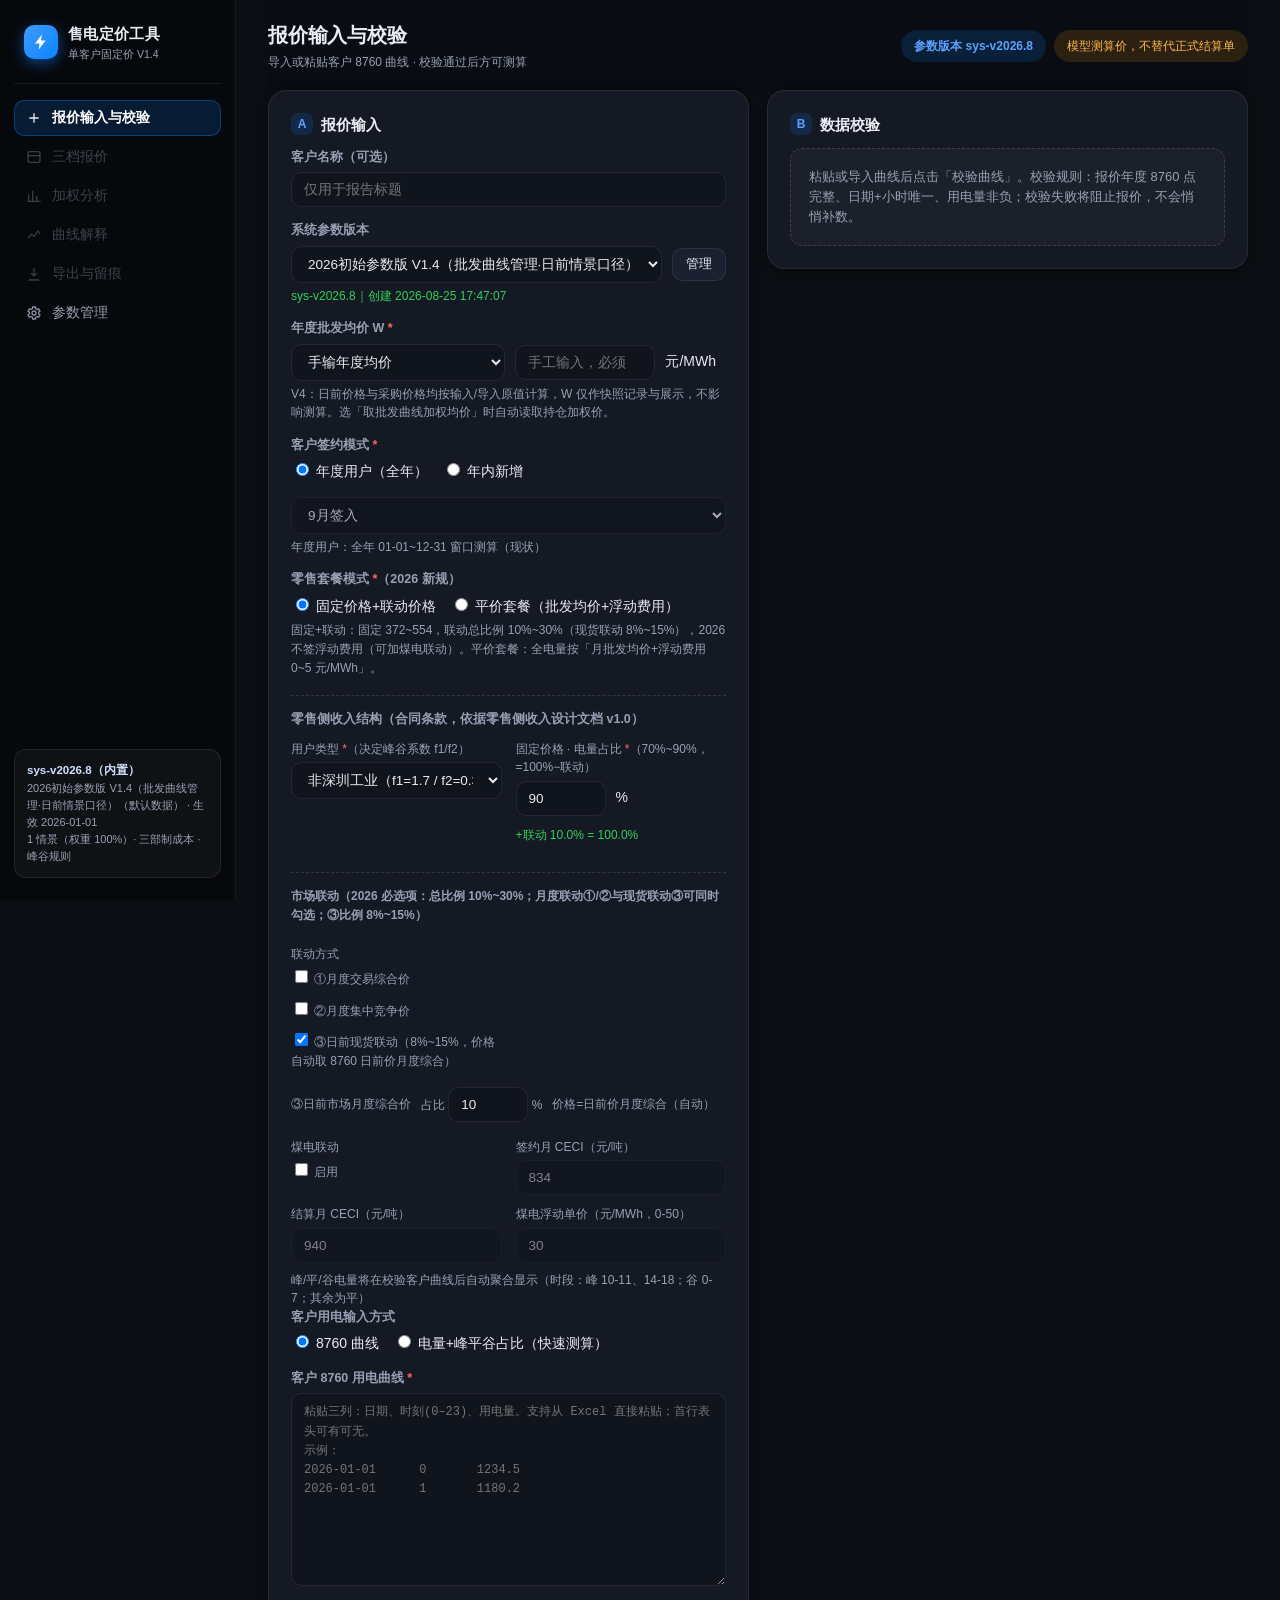
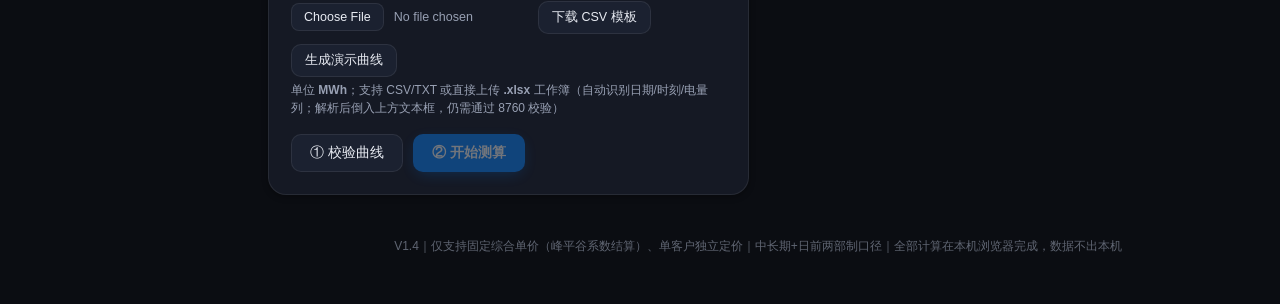
==== commit c7518bc7: "V4：取消 W 对日前/采购价格的锚定缩放——价格全部按输入原值计算，W 仅作快照" ====
--- a/index.html
+++ b/index.html
@@ -4,7 +4,7 @@
 <meta charset="utf-8">
 <meta name="viewport" content="width=device-width, initial-scale=1">
 <title>广东单客户固定价零售定价工具 V1.4</title>
-<link rel="stylesheet" href="css/style.css?v=83">
+<link rel="stylesheet" href="css/style.css?v=87">
 </head>
 <body>
 
@@ -63,7 +63,7 @@
           <input type="number" id="inpW" min="0.01" step="0.01" placeholder="手工输入，必须大于 0，如 372" style="width:140px"> 元/MWh
           <span class="hint" id="wSourceHint" style="margin:0"></span>
         </div>
-        <div class="hint">日前价格锚点（直接价格模式下不参与日前成本计算，仅作展示与快照）。选「取批发曲线加权均价」时自动读取批发曲线管理的持仓加权价，手输框禁用。</div>
+        <div class="hint">V4：日前价格与采购价格均按输入/导入原值计算，W 仅作快照记录与展示，不影响测算。选「取批发曲线加权均价」时自动读取持仓加权价。</div>
       </div>
       <div class="form-row">
         <label>客户签约模式 <span class="req">*</span></label>
@@ -296,20 +296,20 @@
 <div class="wc-overlay hidden" id="wcOverlay"></div>
 <aside class="wc-drawer hidden" id="wcDrawer" aria-label="批发曲线管理"></aside>
 
-<script src="js/data.js?v=83"></script>
-<script src="js/vendor/xlsx.full.min.js?v=83"></script>
-<script src="js/calc.js?v=83"></script>
-<script src="js/policy.js?v=83"></script>
-<script src="js/retail.js?v=83"></script>
-<script src="js/validate.js?v=83"></script>
-<script src="js/xlsx-import.js?v=83"></script>
-<script src="js/store.js?v=83"></script>
-<script src="js/charts.js?v=83"></script>
-<script src="js/export.js?v=83"></script>
-<script src="js/wc-template.js?v=83"></script>
-<script src="js/scenario-price.js?v=83"></script>
-<script src="js/wc-import8760.js?v=83"></script>
-<script src="js/wholesale.js?v=83"></script>
-<script src="js/app.js?v=83"></script>
+<script src="js/data.js?v=87"></script>
+<script src="js/vendor/xlsx.full.min.js?v=87"></script>
+<script src="js/calc.js?v=87"></script>
+<script src="js/policy.js?v=87"></script>
+<script src="js/retail.js?v=87"></script>
+<script src="js/validate.js?v=87"></script>
+<script src="js/xlsx-import.js?v=87"></script>
+<script src="js/store.js?v=87"></script>
+<script src="js/charts.js?v=87"></script>
+<script src="js/export.js?v=87"></script>
+<script src="js/wc-template.js?v=87"></script>
+<script src="js/scenario-price.js?v=87"></script>
+<script src="js/wc-import8760.js?v=87"></script>
+<script src="js/wholesale.js?v=87"></script>
+<script src="js/app.js?v=87"></script>
 </body>
 </html>
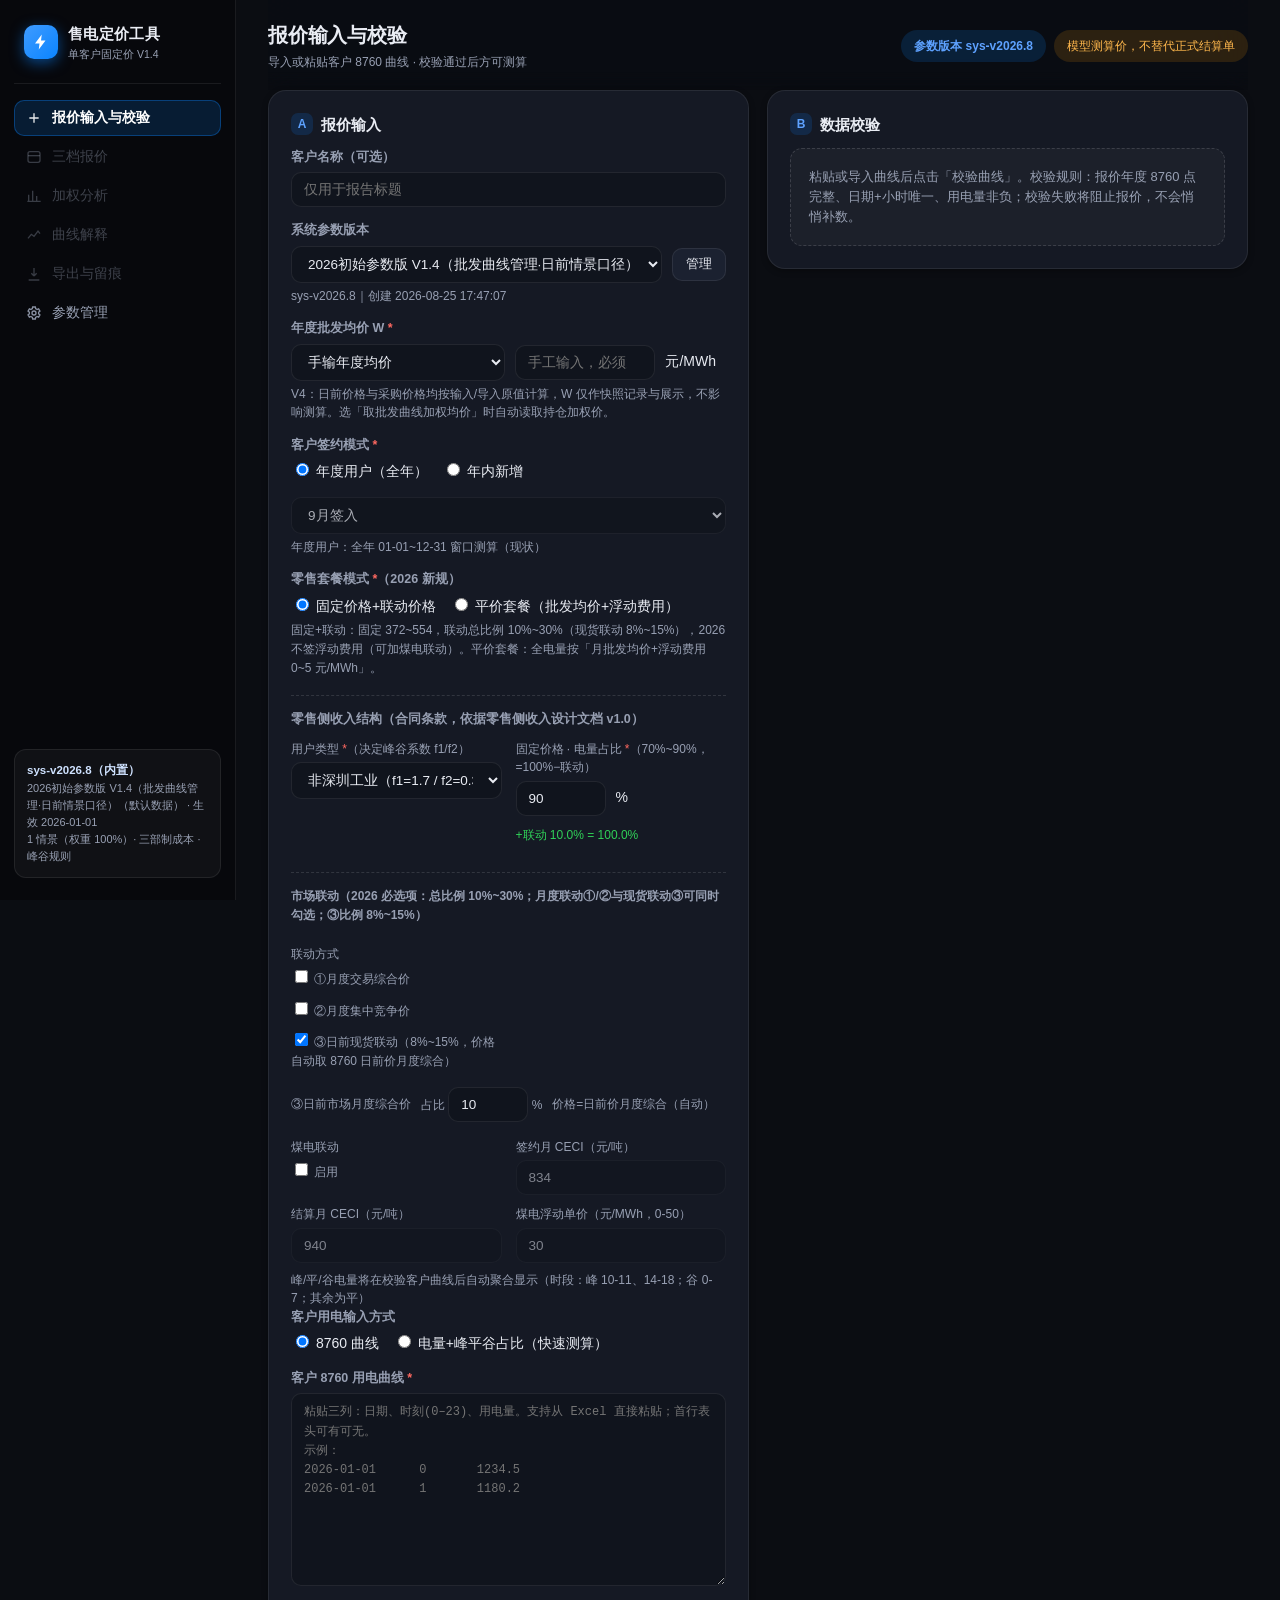
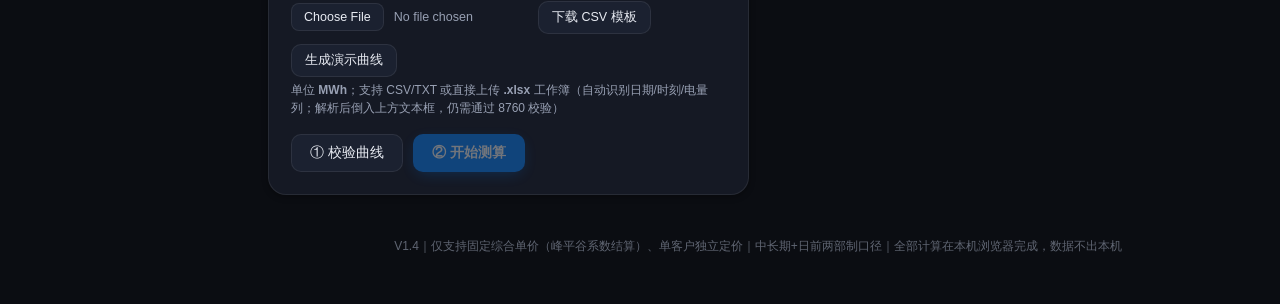
==== commit 37341c18: "三档报价卡主显示改为零售等效均价（合同平段价降为次要行）" ====
--- a/index.html
+++ b/index.html
@@ -4,7 +4,7 @@
 <meta charset="utf-8">
 <meta name="viewport" content="width=device-width, initial-scale=1">
 <title>广东单客户固定价零售定价工具 V1.4</title>
-<link rel="stylesheet" href="css/style.css?v=87">
+<link rel="stylesheet" href="css/style.css?v=88">
 </head>
 <body>
 
@@ -296,20 +296,20 @@
 <div class="wc-overlay hidden" id="wcOverlay"></div>
 <aside class="wc-drawer hidden" id="wcDrawer" aria-label="批发曲线管理"></aside>
 
-<script src="js/data.js?v=87"></script>
-<script src="js/vendor/xlsx.full.min.js?v=87"></script>
-<script src="js/calc.js?v=87"></script>
-<script src="js/policy.js?v=87"></script>
-<script src="js/retail.js?v=87"></script>
-<script src="js/validate.js?v=87"></script>
-<script src="js/xlsx-import.js?v=87"></script>
-<script src="js/store.js?v=87"></script>
-<script src="js/charts.js?v=87"></script>
-<script src="js/export.js?v=87"></script>
-<script src="js/wc-template.js?v=87"></script>
-<script src="js/scenario-price.js?v=87"></script>
-<script src="js/wc-import8760.js?v=87"></script>
-<script src="js/wholesale.js?v=87"></script>
-<script src="js/app.js?v=87"></script>
+<script src="js/data.js?v=88"></script>
+<script src="js/vendor/xlsx.full.min.js?v=88"></script>
+<script src="js/calc.js?v=88"></script>
+<script src="js/policy.js?v=88"></script>
+<script src="js/retail.js?v=88"></script>
+<script src="js/validate.js?v=88"></script>
+<script src="js/xlsx-import.js?v=88"></script>
+<script src="js/store.js?v=88"></script>
+<script src="js/charts.js?v=88"></script>
+<script src="js/export.js?v=88"></script>
+<script src="js/wc-template.js?v=88"></script>
+<script src="js/scenario-price.js?v=88"></script>
+<script src="js/wc-import8760.js?v=88"></script>
+<script src="js/wholesale.js?v=88"></script>
+<script src="js/app.js?v=88"></script>
 </body>
 </html>
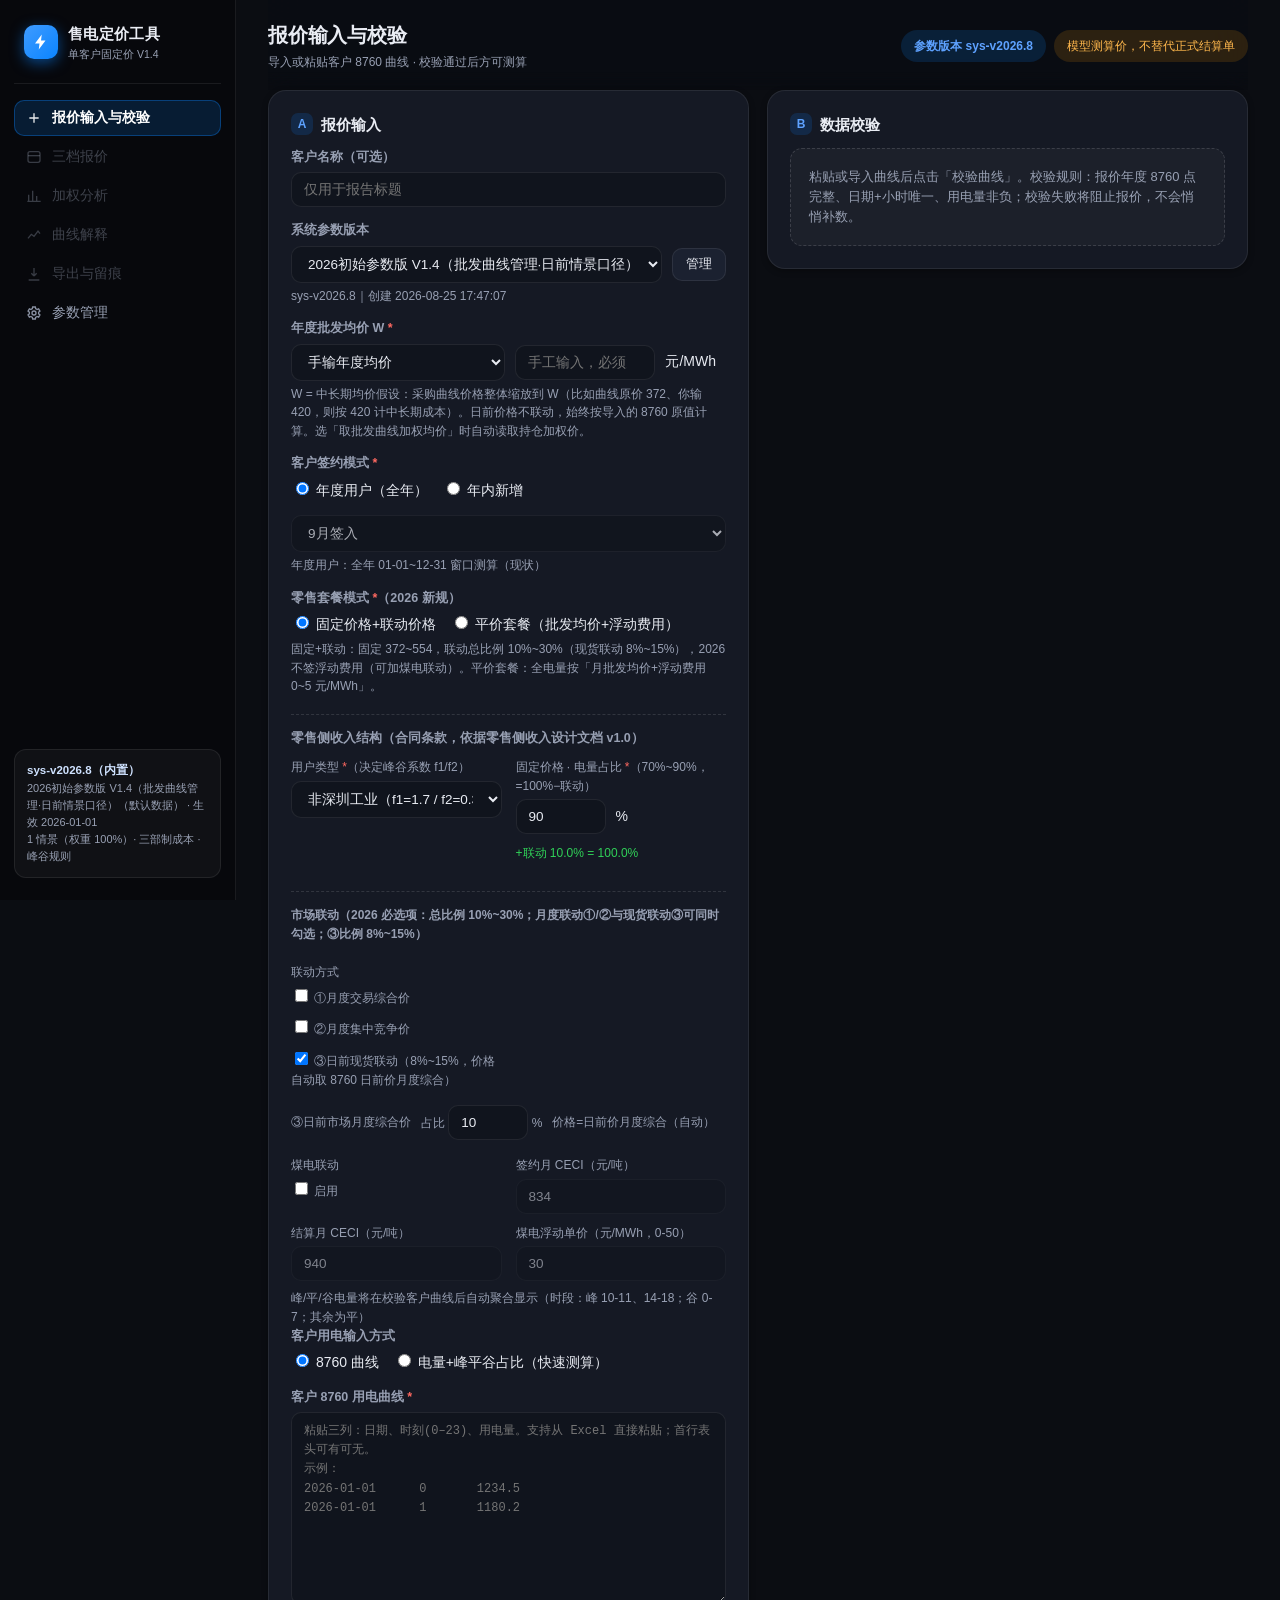
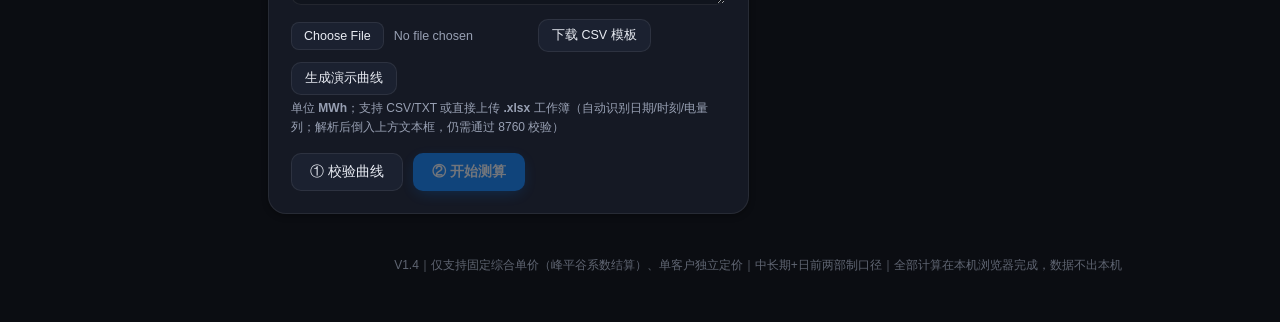
==== commit e3e5c72f: "V5：W 锚定中长期采购价格（日前价格不联动按原值）" ====
--- a/index.html
+++ b/index.html
@@ -4,7 +4,7 @@
 <meta charset="utf-8">
 <meta name="viewport" content="width=device-width, initial-scale=1">
 <title>广东单客户固定价零售定价工具 V1.4</title>
-<link rel="stylesheet" href="css/style.css?v=88">
+<link rel="stylesheet" href="css/style.css?v=89">
 </head>
 <body>
 
@@ -63,7 +63,7 @@
           <input type="number" id="inpW" min="0.01" step="0.01" placeholder="手工输入，必须大于 0，如 372" style="width:140px"> 元/MWh
           <span class="hint" id="wSourceHint" style="margin:0"></span>
         </div>
-        <div class="hint">V4：日前价格与采购价格均按输入/导入原值计算，W 仅作快照记录与展示，不影响测算。选「取批发曲线加权均价」时自动读取持仓加权价。</div>
+        <div class="hint">W = 中长期均价假设：采购曲线价格整体缩放到 W（比如曲线原价 372、你输 420，则按 420 计中长期成本）。日前价格不联动，始终按导入的 8760 原值计算。选「取批发曲线加权均价」时自动读取持仓加权价。</div>
       </div>
       <div class="form-row">
         <label>客户签约模式 <span class="req">*</span></label>
@@ -296,20 +296,20 @@
 <div class="wc-overlay hidden" id="wcOverlay"></div>
 <aside class="wc-drawer hidden" id="wcDrawer" aria-label="批发曲线管理"></aside>
 
-<script src="js/data.js?v=88"></script>
-<script src="js/vendor/xlsx.full.min.js?v=88"></script>
-<script src="js/calc.js?v=88"></script>
-<script src="js/policy.js?v=88"></script>
-<script src="js/retail.js?v=88"></script>
-<script src="js/validate.js?v=88"></script>
-<script src="js/xlsx-import.js?v=88"></script>
-<script src="js/store.js?v=88"></script>
-<script src="js/charts.js?v=88"></script>
-<script src="js/export.js?v=88"></script>
-<script src="js/wc-template.js?v=88"></script>
-<script src="js/scenario-price.js?v=88"></script>
-<script src="js/wc-import8760.js?v=88"></script>
-<script src="js/wholesale.js?v=88"></script>
-<script src="js/app.js?v=88"></script>
+<script src="js/data.js?v=89"></script>
+<script src="js/vendor/xlsx.full.min.js?v=89"></script>
+<script src="js/calc.js?v=89"></script>
+<script src="js/policy.js?v=89"></script>
+<script src="js/retail.js?v=89"></script>
+<script src="js/validate.js?v=89"></script>
+<script src="js/xlsx-import.js?v=89"></script>
+<script src="js/store.js?v=89"></script>
+<script src="js/charts.js?v=89"></script>
+<script src="js/export.js?v=89"></script>
+<script src="js/wc-template.js?v=89"></script>
+<script src="js/scenario-price.js?v=89"></script>
+<script src="js/wc-import8760.js?v=89"></script>
+<script src="js/wholesale.js?v=89"></script>
+<script src="js/app.js?v=89"></script>
 </body>
 </html>
